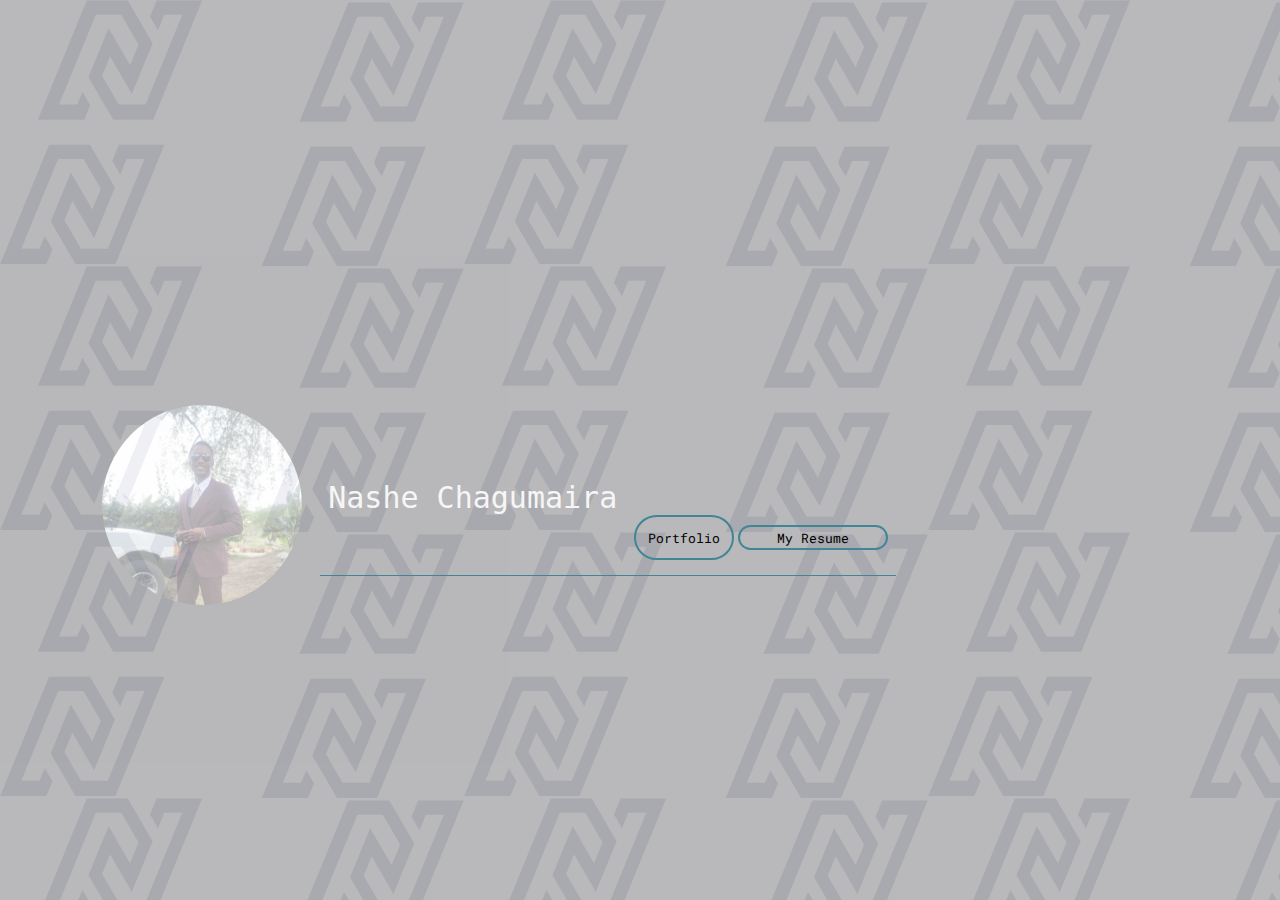
==== index.html @ 59698354 "Add files via upload" ====
<!DOCTYPE html>
<html>
    <head>
        <link rel="stylesheet" href="https://maxst.icons8.com/vue-static/landings/line-awesome/line-awesome/1.3.0/css/line-awesome.min.css">
        <link rel="preconnect" href="https://fonts.googleapis.com">
        <link rel="preconnect" href="https://fonts.gstatic.com" crossorigin>
        <link href="https://fonts.googleapis.com/css2?family=Titillium+Web:ital,wght@1,200&display=swap" rel="stylesheet">
        <link href="https://fonts.googleapis.com/css2?family=Indie+Flower&display=swap" rel="stylesheet">
        <link href="https://fonts.googleapis.com/css2?family=Chakra+Petch:ital,wght@1,700&family=Dosis:wght@700&family=Saira+Condensed:wght@600&display=swap" rel="stylesheet">
        <link href="https://fonts.googleapis.com/css2?family=Roboto+Mono:wght@100;400&display=swap" rel="stylesheet">
        <link href="https://fonts.googleapis.com/css2?family=Roboto+Mono:wght@100&display=swap" rel="stylesheet">
        <meta charset="utf-8">
        <meta http-equiv="X-UA-Compatible" content="IE=edge">
        <title></title>
        <meta name="description" content="">
        <meta name="viewport" content="width=device-width, initial-scale=1">
        <link rel="stylesheet" href="indexstyle.css">
    </head>

    <body>

  
     <div class="container">
         <img class="img" src="nashe.jpg" alt="my image">
     </div>
       <div class="menu">
           <p id="name">Nashe Chagumaira</p>
         <div class="flexbutton">
          <button class="button"><a href="#"><i class="las la-folder-open la-lg"></i></a>Portfolio</button>
          <button class="button2"><a href="home.html"><i class="las la-clipboard la-lg"></i></a>My Resume</button>
        </div>
        </div>
    </body>
</html>
---- indexstyle.css ----
.button{
    border:2px solid #408697;
    background-color: transparent;
    border-radius: 30px;
    width: 100px;
    font-family: 'Roboto Mono', monospace;
    height: 45px;

}

.button2{
    border:2px solid #408697;
    background-color: transparent;
    border-radius: 30px;
    width: 150px;
    height: 25px;
    font-family: 'Roboto Mono', monospace;

}
button:hover{
    border:2px solid #fefefe; 
    background-color: #408697;
    color: #f6f6f6;
}
i{
    color: #363538;
}

a{
    color: #363538;
    font-family: 'Poppins', sans-serif;
}
a{
    text-decoration: none;
}
body{
    color: #8d8c8a;
    background-image: url(N.png);
}

.container{
   position: absolute;
   top: 0%;
   right: 0%;
   bottom: 0%;
   left: 0%;
    border: none;
    background-color: #363538;
    opacity: 35%;
    
}

 .menu{

   width: 45%; 
    position: absolute;
    justify-content: space-around;
top: 50%;
left: 25%;
    top: 50%;
    display: flex;
    z-index: 1;
    top: 50%;
    padding-bottom: 30px;
    border-bottom: 1px solid #408697;
}

#name {
    color: #f6f6f6;
    font-family: monospace ;
    font-size: 30px;
}

.img{
    position: relative;
    top: 45%;
    left: 8%;
    width: 200px;
    height: 200px;
border-radius: 100px;
}

.menu > .name{
   
    font-family: 'Chakra Petch', sans-serif;
    font-size: 50px;
flex-grow: 5;
}

.menu > .flexbutton{
    position: relative;
    top: 65px;
}
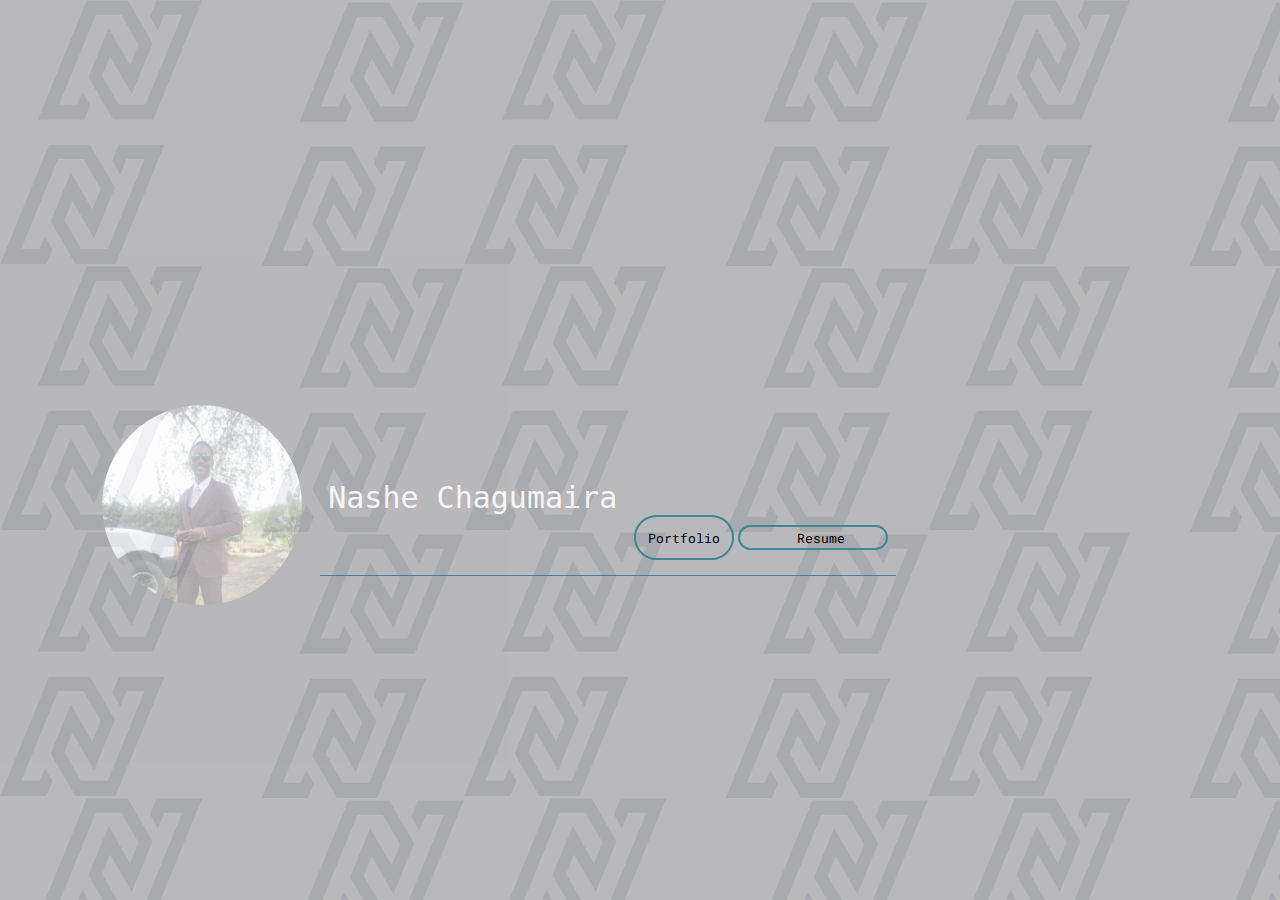
==== commit 815acf56: "Update index.html" ====
--- a/index.html
+++ b/index.html
@@ -11,7 +11,7 @@
         <link href="https://fonts.googleapis.com/css2?family=Roboto+Mono:wght@100&display=swap" rel="stylesheet">
         <meta charset="utf-8">
         <meta http-equiv="X-UA-Compatible" content="IE=edge">
-        <title></title>
+        <title>nxshe</title>
         <meta name="description" content="">
         <meta name="viewport" content="width=device-width, initial-scale=1">
         <link rel="stylesheet" href="indexstyle.css">
@@ -26,9 +26,9 @@
        <div class="menu">
            <p id="name">Nashe Chagumaira</p>
          <div class="flexbutton">
-          <button class="button"><a href="#"><i class="las la-folder-open la-lg"></i></a>Portfolio</button>
-          <button class="button2"><a href="home.html"><i class="las la-clipboard la-lg"></i></a>My Resume</button>
+          <button class="button"><a href="portfolio.html"><i class="las la-folder-open la-lg"></i></a>Portfolio</button>
+            <a href="nashe chagumaira.docx" target="_blank"><input type="button" class="button2" value="  Resume"></a>
         </div>
-        </div>
+        
     </body>
-</html>+</html>
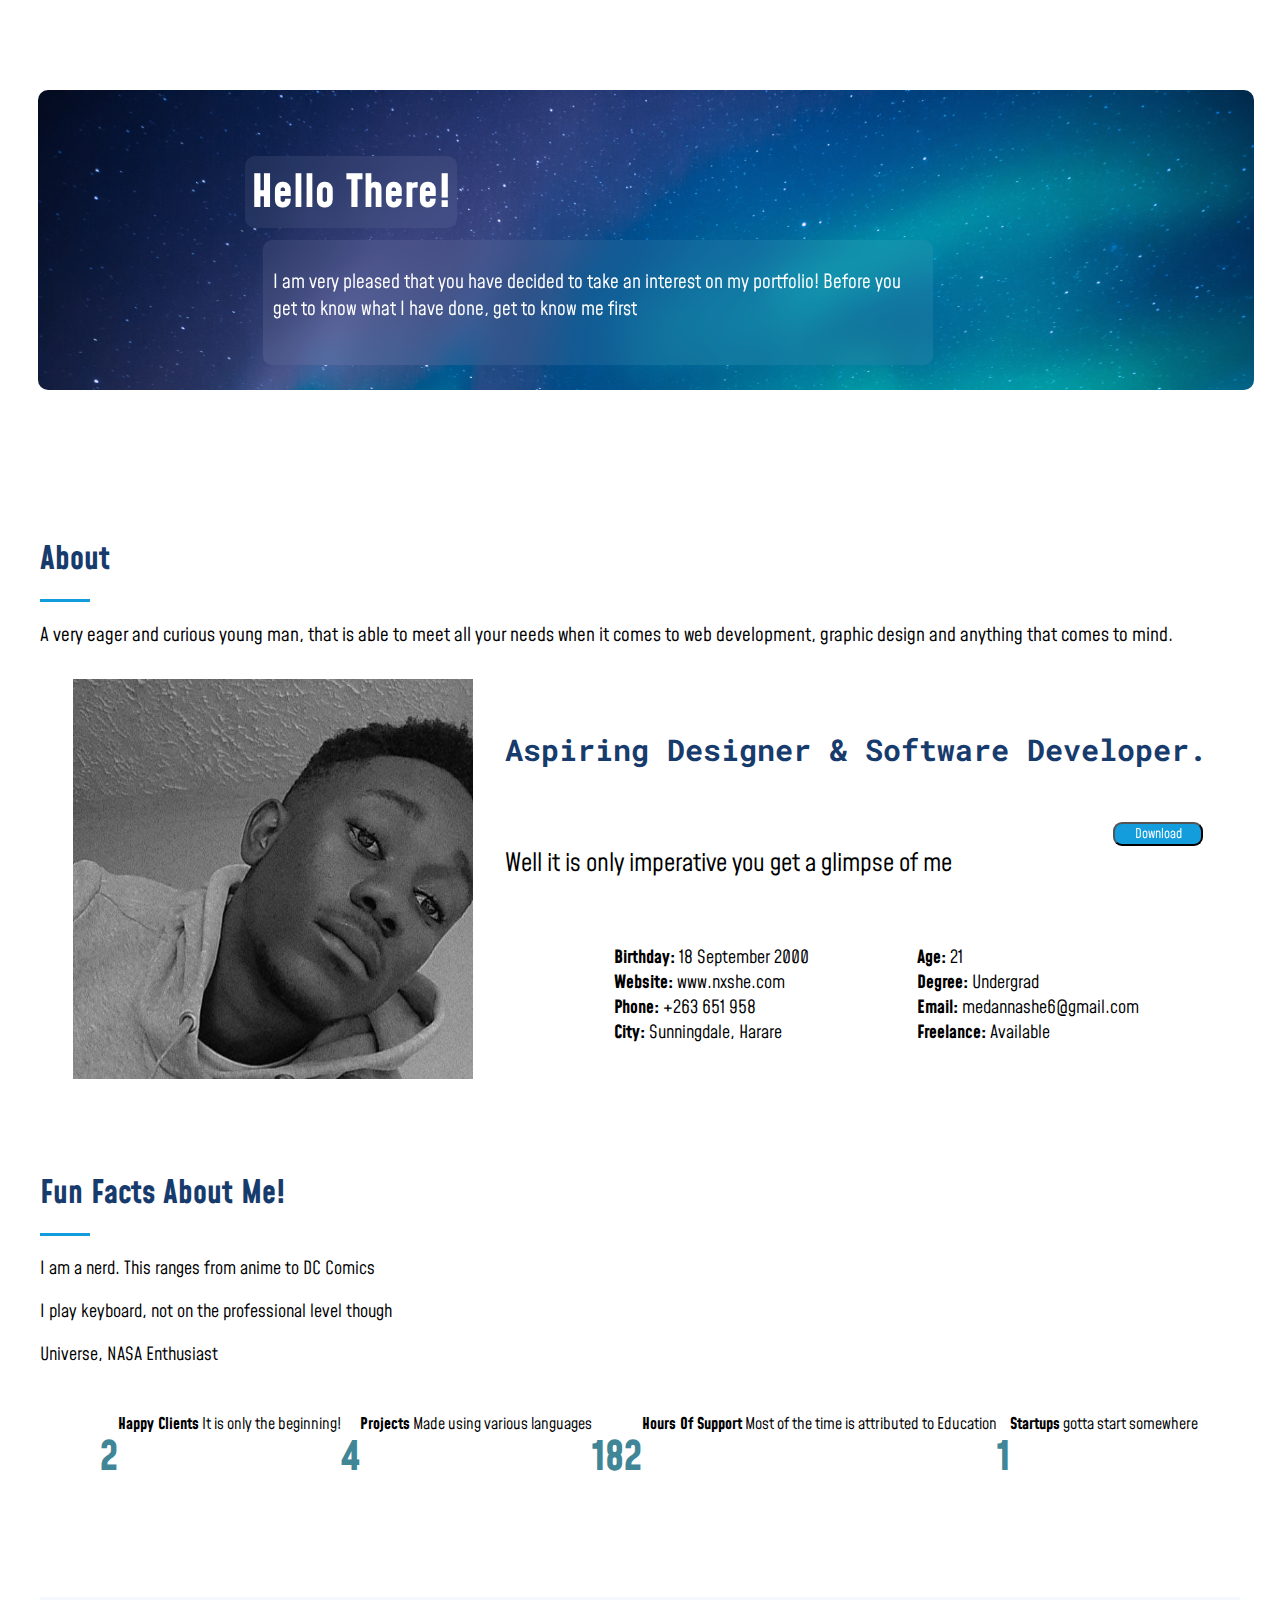
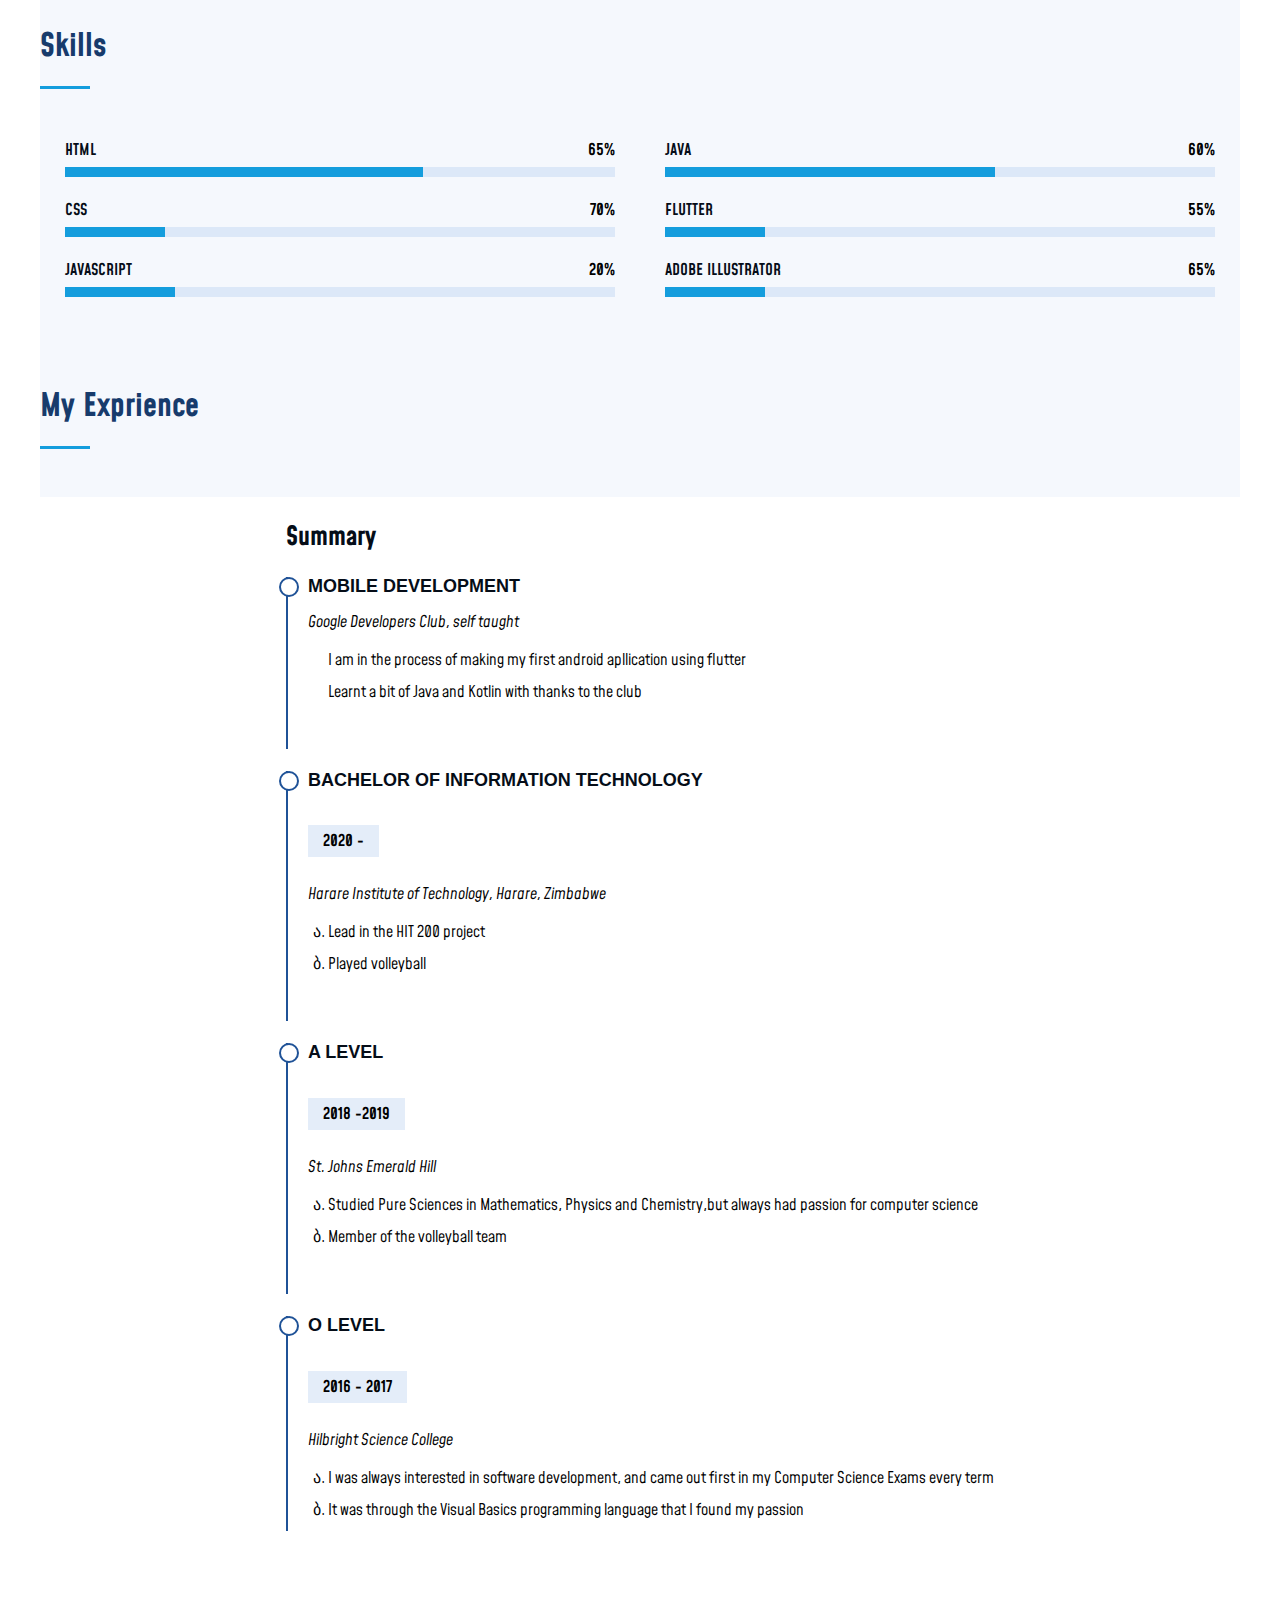
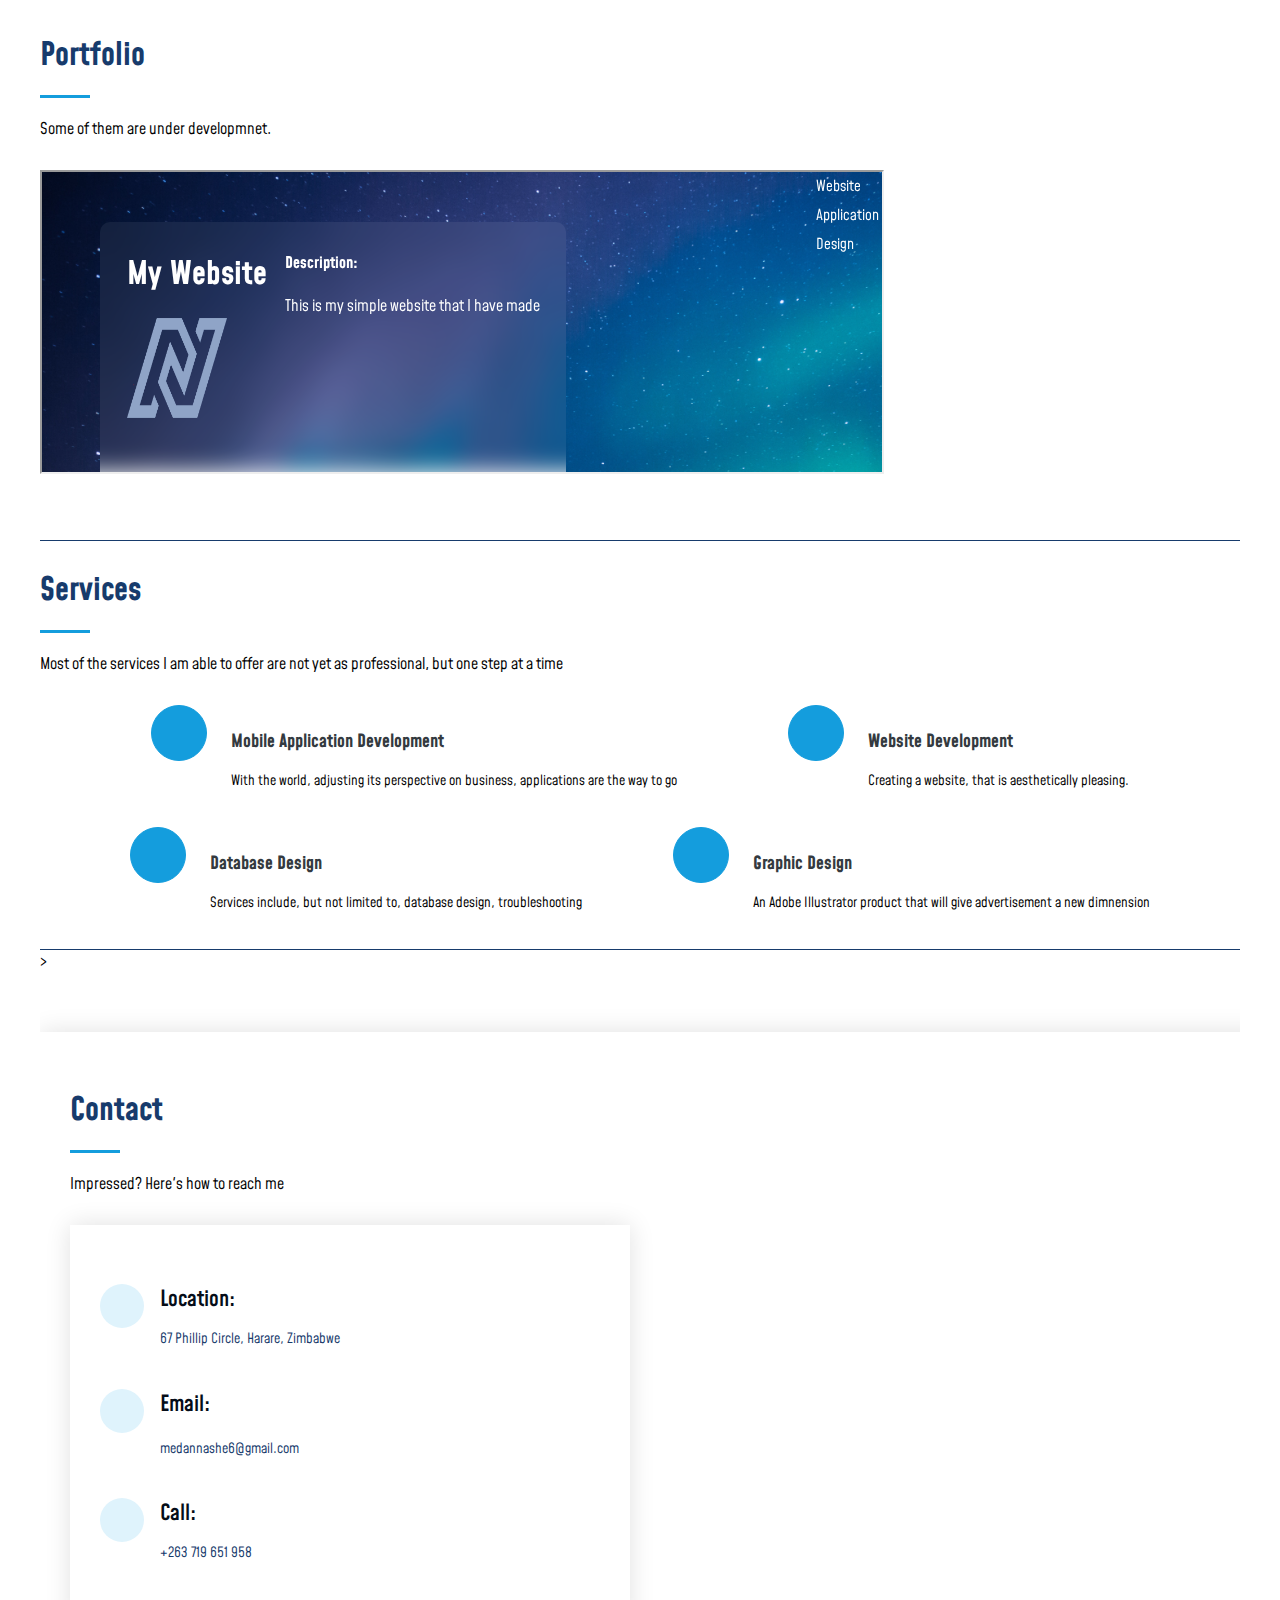
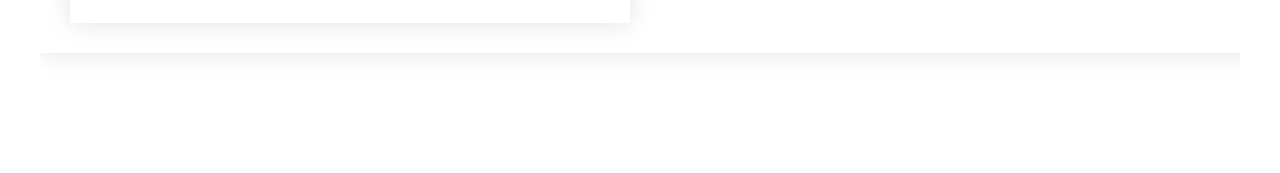
==== commit 6a273eb5: "Rename portfolio.html to index.html" ====
--- a/index.html
+++ b/index.html
@@ -1,34 +1,334 @@
 <!DOCTYPE html>
+
 <html>
     <head>
+        <meta charset="utf-8">
+        <meta http-equiv="X-UA-Compatible" content="IE=edge">
         <link rel="stylesheet" href="https://maxst.icons8.com/vue-static/landings/line-awesome/line-awesome/1.3.0/css/line-awesome.min.css">
         <link rel="preconnect" href="https://fonts.googleapis.com">
-        <link rel="preconnect" href="https://fonts.gstatic.com" crossorigin>
-        <link href="https://fonts.googleapis.com/css2?family=Titillium+Web:ital,wght@1,200&display=swap" rel="stylesheet">
-        <link href="https://fonts.googleapis.com/css2?family=Indie+Flower&display=swap" rel="stylesheet">
-        <link href="https://fonts.googleapis.com/css2?family=Chakra+Petch:ital,wght@1,700&family=Dosis:wght@700&family=Saira+Condensed:wght@600&display=swap" rel="stylesheet">
-        <link href="https://fonts.googleapis.com/css2?family=Roboto+Mono:wght@100;400&display=swap" rel="stylesheet">
-        <link href="https://fonts.googleapis.com/css2?family=Roboto+Mono:wght@100&display=swap" rel="stylesheet">
-        <meta charset="utf-8">
-        <meta http-equiv="X-UA-Compatible" content="IE=edge">
-        <title>nxshe</title>
+<link rel="preconnect" href="https://fonts.gstatic.com" crossorigin>
+<link href="https://fonts.googleapis.com/css2?family=Mohave&family=Roboto+Mono:wght@100;400&display=swap" rel="stylesheet">
+<link href="https://fonts.googleapis.com/css2?family=Mohave&family=Roboto+Mono:ital,wght@0,100;0,400;1,100&display=swap" rel="stylesheet">
+        <title>  My portfolio</title>
         <meta name="description" content="">
         <meta name="viewport" content="width=device-width, initial-scale=1">
-        <link rel="stylesheet" href="indexstyle.css">
+        <link rel="stylesheet" href="pindex.css">
     </head>
-
+  
     <body>
 
-  
-     <div class="container">
-         <img class="img" src="nashe.jpg" alt="my image">
+     <div class="social">
+       <div class="media">
+       
+            <a href="https://www.linkedin.com/search/results/all/?keywords=nashe%20chagumaira&origin=GLOBAL_SEARCH_HEADER&sid=k6u"><i class="lab la-linkedin-in la-2x"></i></a>
+            <a href="https://www.instagram.com/_nxshe4/"><i class="lab la-instagram la-2x"></i></a> 
+            <a href="#"><i class="lab la-facebook la-2x"></i></a>
+            <a href="https://github.com/Nxshe-116"><i class="lab la-github la-2x"></i></a>
+       </div>
      </div>
-       <div class="menu">
-           <p id="name">Nashe Chagumaira</p>
-         <div class="flexbutton">
-          <button class="button"><a href="portfolio.html"><i class="las la-folder-open la-lg"></i></a>Portfolio</button>
-            <a href="nashe chagumaira.docx" target="_blank"><input type="button" class="button2" value="  Resume"></a>
-        </div>
-        
+
+        <div class="introbg"> 
+
+         <h1 class="hello" >Hello There!</h1>
+          <div class="intro">
+           <br>
+        <p>I am very pleased that you have decided to take an interest on my portfolio! 
+         Before you get to know what I have done, get to know me first
+    </p>
+    </div>
+      
+      </div>  
+      <section id="about" class="about">
+        <div class="container">
+  
+          <div class="section-title">
+            <h2 class="abt">About</h2>
+            <p class="info">A very eager and curious young man, that is able to meet all your needs when it comes to web development, graphic design and anything that comes to mind.</p>
+          </div>
+  
+          <div class="row">
+            <div class="col4" data-aos="fade-right">
+              <img src="ME.jpg" class="img" alt="">
+            </div>
+            <div class="about-content">
+              <h3 class="titles">Aspiring Designer &amp; Software Developer.</h3>
+              <p class="eh">
+              Well it is only imperative you get a glimpse of me
+              </p>
+              <div class="row1">
+                <div class="col">
+                  <ul>
+                    <li><i id="ed" class="la la-chevron-right"></i> <strong>Birthday:</strong> <span>18 September 2000</span></li>
+                    <li><i id="ed" class="la la-chevron-right"></i> <strong>Website:</strong> <span>www.nxshe.com</span></li>
+                    <li><i id="ed" class="la la-chevron-right"></i> <strong>Phone:</strong> <span>+263 651 958</span></li>
+                    <li><i id="ed" class="la la-chevron-right"></i> <strong>City:</strong> <span>Sunningdale, Harare</span></li>
+                  </ul>
+                </div>
+                <div class="col">
+                  <ul>
+                    <li><i id="ed" class="la la-chevron-right"></i> <strong>Age:</strong> <span>21</span></li>
+                    <li><i id="ed" class="la la-chevron-right"></i> <strong>Degree:</strong> <span>Undergrad</span></li>
+                    <li><i id="ed" class="la la-chevron-right"></i> <strong>Email:</strong> <span>medannashe6@gmail.com</span></li>
+                    <li><i id="ed" class="la la-chevron-right"></i> <strong>Freelance:</strong> <span>Available</span></li>
+                  </ul>
+                </div>
+              </div>
+            
+            </div>
+          </div>
+          <!--End of about-->
+
+          <section id="facts" class="facts">
+            <div class="container">
+      
+              <div class="section-title">
+                <h2 class="abt">Fun Facts About Me!</h2>
+                <p class="ff">I am a nerd. This ranges from anime to DC Comics</p>
+                <p class="ff">I play keyboard, not on the professional level though</p>
+                <p class="ff">Universe, NASA Enthusiast</p>
+              </div>
+      
+              <div class="information1">
+      
+                <div>
+                  <div class="count-box">
+                    <h2 class="fig"><i class="lar la-grin-beam"></i>  2</h2>
+ 
+                    <p><strong>Happy Clients</strong> It is only the beginning!</p>
+                  </div>
+                </div>
+
+                <div>
+                  <div class="count-box">
+                    <h2 class="fig"><i class="las la-tasks"></i> 4</h2>
+                    
+                    <p><strong>Projects</strong> Made using various languages</p>
+                  </div>
+                </div>
+      
+                <div>
+                  <div class="count-box">
+                     <h2 class="fig"><i class="las la-headset"></i>182</h2>
+              <p><strong>Hours Of Support</strong> Most of the time is attributed to Education</p>
+                  </div>
+                </div>
+      
+                <div >
+                  <div class="count-box">
+                     <h2 class="fig"><i class="lar la-user-circle "></i> 1</h2>
+                  
+                    <p><strong>Startups</strong> gotta start somewhere</p>
+                  </div>
+                </div>
+      
+              
+      </div>
+            </div>
+            <!--End of Facts-->
+
+            <section id="skills" class="skills section-bg">
+              <div class="section-title">
+                  <h2 class="abt">Skills</h2>
+                </div>
+                <div class="container1">
+                      
+        
+                <div class="row-skills-content">
+        
+                  <div class="col5">
+        
+                    <div class="progress">
+                      <span class="skill">HTML <i class="val">65%</i></span>
+                      <div class="progress-bar-wrap">
+                        <div id="HTML" class="progress-bar"></div>
+                      </div>
+                    </div>
+        
+                    <div class="progress">
+                      <span class="skill">CSS <i class="val">70%</i></span>
+                      <div class="progress-bar-wrap">
+                        <div id="css" class="progress-bar"></div>
+                      </div>
+                    </div>
+        
+                    <div class="progress">
+                      <span class="skill">JavaScript <i class="val">20%</i></span>
+                      <div class="progress-bar-wrap">
+                        <div id="JS" class="progress-bar"></div>
+                      </div>
+                    </div>
+        
+                  </div>
+        
+                  <div class="col6">
+        
+                    <div class="progress">
+                      <span class="skill">Java <i class="val">60%</i></span>
+                      <div class="progress-bar-wrap">
+                        <div id="java" class="progress-bar"></div>
+                      </div>
+                    </div>
+        
+                    <div class="progress">
+                      <span class="skill">Flutter <i class="val">55%</i></span>
+                      <div class="progress-bar-wrap">
+                        <div class="progress-bar"></div>
+                      </div>
+                    </div>
+        
+                    <div class="progress">
+                      <span class="skill">Adobe Illustrator <i class="val">65%</i></span>
+                      <div class="progress-bar-wrap">
+                        <div class="progress-bar"></div>
+                      </div>
+                    </div>
+        
+                  </div>
+        
+                </div>
+        
+              </div>
+            </section>
+
+            <section id="Edbg" class="Edbg">
+              <div class="container">
+        
+                <div class="section-title">
+                  <h2 class="abt">My Exprience</h2>
+                </div>
+        
+                <div class="row">
+                  <div>
+                    <h3 class="Edbg-title">Summary</h3>
+                    <div class="Edbg-item">
+                      <h4> Mobile Development</h4>
+                      <p><em>Google Developers Club, self taught</em></p>
+                      <ul>
+                        <li>I am in the process of making my first android apllication using flutter</li>
+                        <li> Learnt a bit of Java and Kotlin with thanks to the club</li>
+                        
+                      </ul>
+                    </div>
+
+                    <div class="Edbg-item">
+                      <h4>Bachelor of Information Technology</h4>
+                      <h5>2020 - </h5>
+                      <p><em>Harare Institute of Technology, Harare, Zimbabwe</em></p>
+                      <ul>
+                        <li class="bg">Lead in the HIT 200 project</li>
+                        <li class="bg">Played volleyball</li>
+                    </div>
+                    <div class="Edbg-item">
+                      <h4>A level</h4>
+                      <h5>2018 -2019 </h5>
+                      <p><em>St. Johns Emerald Hill</em></p>
+                      <ul>
+                        <li class="bg">Studied Pure Sciences in Mathematics, Physics and Chemistry,but always had passion for computer science</li>
+                        <li class="bg">Member of the volleyball team</li>
+                      
+                    </div>
+
+
+                    <div class="Edbg-item">
+                      <h4>O level</h4>
+                      <h5>2016 - 2017 </h5>
+                      <p><em>Hilbright Science College</em></p>
+                      <ul>
+                        <li class="bg" >I was always interested in software development, and came out first in my Computer Science Exams every term</li>
+                        <li class="bg"> It was through the Visual Basics programming language that I found my passion</li>
+                    </div>
+                      </div>
+                  </div>
+                 
+              </div>
+            </section>
+              
+            <div class="section-title">
+              <h2>Portfolio</h2>
+              <p>Some of them are under developmnet.</p>
+      </div>
+      <iframe scrolling="no"  src="simple.html" width="70%" height="300" >
+      </iframe>
+    
+      
+      <section id="services" class="services">
+        <div class="servicecontainer">
+  
+          <div class="section-title">
+            <h2 class="abt">Services</h2>
+            <p> Most of the services I am able to offer are not yet as professional, but one step at a time</p> </div>
+  
+          <div class="row">
+            <div class="icon-box">
+              <div class="icon"><i class="la la-mobile phone"></i></div>
+              <h4 class="title"><a href="">Mobile Application Development</a></h4>
+              <p class="description">With the world, adjusting its perspective on business, applications are the way to go</p>
+            </div>
+            <div class="icon-box">
+              <div class="icon"><i class="las la-desktop"></i></div>
+              <h4 class="title"><a href="">Website Development</a></h4>
+              <p class="description">Creating a website, that is aesthetically pleasing.</p>
+            </div>
+           
+</div>
+<div class="row">
+  <div class="icon-box">
+    <div class="icon"><i class="las la-database"></i></div>
+    <h4 class="title"><a href="">Database Design</a></h4>
+    <p class="description">Services include, but not limited to, database design, troubleshooting</p>
+  </div>
+  <div class="icon-box">
+    <div class="icon"><i class="lab la-adobe"></i></div>
+    <h4 class="title"><a href="">Graphic Design</a></h4>
+    <p class="description">An Adobe Illustrator product that will give advertisement a new dimnension</p>
+  </div>
+
+  </div>
+  </div>>
+</section>
+
+<section id="contact" class="contact">
+  <div class="container">
+
+    <div class="section-title">
+      <h2>Contact</h2>
+      <p>Impressed? Here's how to reach me</p>
+    </div>
+
+    <div class="card-row">
+
+      <div class="col7">
+        <div class="info">
+          <div class="address">
+            <i class="lar la-map"></i>
+            <h4>Location:</h4>
+            <p>67 Phillip Circle, Harare, Zimbabwe</p>
+          </div>
+
+          <div class="email">
+            <i class="la la-envelope"></i>
+            <h4>Email:</h4>
+            <p>medannashe6@gmail.com</p>
+          </div>
+
+          <div class="phone">
+            <i class="la la-phone"></i>
+            <h4>Call:</h4>
+            <p>+263 719 651 958</p>
+          </div>
+
+         </div>
+
+      </div>
+
+     
+    </div>
+
+  </div>
+</section>
+ 
+<div class="download">
+  <a href="Nashe Chagumaira_IT_2022.pdf" target="_blank"><input type="button" class="button" value="Download"><i class="las la-download"></i></a>
+</div>
     </body>
 </html>
--- a/pindex.css
+++ b/pindex.css
@@ -0,0 +1,493 @@
+*{
+  font-family: 'Mohave', sans-serif;
+ 
+}
+body{
+  margin: 2%;
+  display: flex;
+  justify-content: center;
+}
+i{
+    color: #000;
+}
+.eh{
+    font-family: 'Mohave', sans-serif; 
+    font-size: 25px;
+}
+
+.introbg{
+    background-image: url(picture.jpg);
+    display: flex;
+background-size: cover ;
+background-repeat: no-repeat;
+    position: absolute;
+    height: 300px;
+   top: 10%;
+    width: 95%;
+    border-radius: 10px;
+left: 3%;
+right: 5%;
+}
+
+a{
+    color: #000;
+    text-decoration: none;
+}
+.social{
+    position: absolute;
+    top:2%;
+    right: 5%;
+    height: 40px;
+    display: flex;
+    justify-content: space-around;
+    border-bottom: 1px solid #408697;
+    
+}
+.media{
+    display: flex;
+    justify-content: space-evenly;
+}
+.intro{
+background-color: #ffffff10;
+backdrop-filter: blur(12px);
+display: flex;
+position: relative;
+color: white;
+font-family: 'Mohave', sans-serif;
+font-size: larger;
+height: 35%;
+padding: 10px;
+width: 650px;
+-webkit-backdrop-filter: blur(12px);
+top: 50%;
+left:1%;
+border-radius: 9px;
+}
+
+.hello{
+    background-color: #ffffff10;
+backdrop-filter: blur(12px);
+border-radius: 10px;
+-webkit-backdrop-filter: blur(12px);
+height: 60px;
+padding: .5%;
+top: 12%;
+    left:17%;
+    position: relative;
+    color: white; 
+    font-size: 45px;
+    font-family: 'Mohave', sans-serif; 
+}
+
+.About{
+    display: flex;
+    position: absolute;
+    top: 75%;
+    left: 35%;
+    padding: 10px,10px,10px,10px;
+    border: 1PX solid #408697;
+    border-radius: 9px;
+display: block;
+}
+
+.about .content h3 {
+    font-weight: 700;
+    font-size: 26px;
+    color: #173b6c;
+  }
+  .about .content ul {
+    list-style: none;
+    padding: 0;
+  }
+  .about .content ul li {
+    margin-bottom: 20px;
+    display: flex;
+    align-items: center;
+  }
+  .about .content ul strong {
+    margin-right: 10px;
+  }
+  .about .content ul i {
+    font-size: 16px;
+    margin-right: 5px;
+    color: #149ddd;
+    line-height: 0;
+  }
+  .about .content p:last-child {
+    margin-bottom: 0;
+  }
+  
+  section {
+    padding: 60px 0;
+    overflow: hidden;
+  }
+  
+  .section-bg {
+    background: #f5f8fd;
+  }
+  
+  .section-title {
+    padding-bottom: 30px;
+  }
+  .section-title h2 {
+    font-size: 32px;
+    font-weight: bold;
+    margin-bottom: 20px;
+    padding-bottom: 20px;
+    position: relative;
+    color: #173b6c;
+  }
+  .section-title h2::after {
+    content: "";
+    position: absolute;
+    display: block;
+    width: 50px;
+    height: 3px;
+    background: #149ddd;
+    bottom: 0;
+    left: 0;
+  }
+  .section-title p {
+    margin-bottom: 0;
+  }
+
+  #about{
+      display: flex;
+      position: absolute;
+      top: 50%;
+  }
+
+  .img{
+      height: 400px;
+      width: 400px;
+  }
+
+  .about-content{
+      display: flex;
+      flex-direction: column;
+      justify-content: space-evenly;
+    
+  }
+ 
+  .row, .row1{
+    display: flex;
+    flex-direction: row;
+    justify-content: space-evenly;
+  }
+
+  .li, ul{
+list-style: none;
+  }
+
+.col, .ff{
+    font-family: 'Mohave', sans-serif; 
+font-size: large;
+  }
+
+.titles{
+    font-size: 30px;
+    font-family: 'Roboto Mono', monospace;
+color: #173b6c;
+}
+
+#ed{
+    color: #149ddd;
+}
+
+.abt{
+    font-family: 'Mohave', sans-serif; 
+    
+}
+
+.information1{
+    display: flex;
+    justify-content: space-between;
+    font-family: 'Mohave', sans-serif; 
+    position: absolute;
+    flex-direction: row;
+    left: 5%;
+ 
+}
+
+.fig{
+    font-size: 40px;
+    color: #408697 ;
+}
+
+.count-box{
+    display: flex;
+    justify-content: space-around;
+    flex-direction: row;
+}
+
+#skills{
+    display: flex;
+    position: relative;
+    flex-direction: column;
+    top: 200px;
+    width: 1200px;
+    height: 500px;
+    padding: 0px;
+}
+
+.skills .progress {
+    height: 60px;
+    display: block;
+    background: none;
+    border-radius: 0;
+  }
+  .skills .progress .skill {
+    padding: 0;
+    margin: 0 0 6px 0;
+    text-transform: uppercase;
+    display: block;
+    font-weight: 600;
+    font-family: 'Mohave', sans-serif; 
+    color: #050d18;
+  }
+  .skills .progress .skill .val {
+    float: right;
+    font-style: normal;
+  }
+  .skills .progress-bar-wrap {
+    background: #dce8f8;
+    height: 10px;
+    width: 550px;
+  }
+  .skills .progress-bar {
+    width: 100px;
+    height: 10px;
+    transition: 0.9s;
+    background-color: #149ddd;
+
+  }
+  
+  .row-skills-content{
+      display: flex;
+      flex-direction: row;
+      justify-content: space-around;
+  }
+
+  .info{
+    font-family: 'Mohave', sans-serif; 
+    font-size: 19px;
+  }
+
+  .container1{
+      display: flex;
+      flex-direction: column;
+  }
+
+  #HTML{width: 65%;}
+  #CSS{width: 70%;}
+  #JS{width: 20%;}
+  #java{width: 60%;}
+  #flutter{width: 55%;}
+  #ai{width: 65%;}
+
+
+  .Edbg .Edbg-title {
+    font-size: 26px;
+    font-weight: 700;
+    margin-top: 20px;
+    margin-bottom: 20px;
+    color: #050d18;
+  }
+  .Edbg .Edbg-item {
+    padding: 0 0 20px 20px;
+    margin-top: -2px;
+    border-left: 2px solid #1f5297;
+    position: relative;
+  }
+  .Edbg .Edbg-item h4 {
+    line-height: 18px;
+    font-size: 18px;
+    font-weight: 600;
+    text-transform: uppercase;
+    font-family: "Poppins", sans-serif;
+    color: #050d18;
+    margin-bottom: 10px;
+  }
+  .Edbg .Edbg-item h5 {
+    font-size: 16px;
+    background: #e4edf9;
+    padding: 5px 15px;
+    display: inline-block;
+    font-weight: 600;
+    margin-bottom: 10px;
+  }
+  .Edbg .Edbg-item ul {
+    padding-left: 20px;
+  }
+  .Edbg .Edbg-item ul li {
+    padding-bottom: 10px;
+  }
+  .Edbg .Edbg-item:last-child {
+    padding-bottom: 0;
+  }
+  .Edbg .Edbg-item::before {
+    content: "";
+    position: absolute;
+    width: 16px;
+    height: 16px;
+    border-radius: 50px;
+    left: -9px;
+    top: 0;
+    background: #fff;
+    border: 2px solid #1f5297;
+  }
+  .bg{
+    list-style-type: georgian;
+  }
+
+
+  .parent-container{
+    display: flex;
+    height:5000px;
+    width: 90%;
+    border: 1px solid #000; 
+   justify-content: flex-start;
+   justify-self: auto;
+   right: 0px;
+   
+  }
+  .services .icon-box {
+    margin-bottom: 20px;
+  }
+  .services .icon {
+    float: left;
+    display: flex;
+    align-items: center;
+    justify-content: center;
+    width: 54px;
+    height: 54px;
+    background: #149ddd;
+    border-radius: 50%;
+    transition: 0.5s;
+    border: 1px solid #149ddd;
+  }
+  .services .icon i {
+    color: #fff;
+    font-size: 24px;
+    line-height: 0;
+  }
+  .services .icon-box:hover .icon {
+    background: #fff;
+  }
+  .services .icon-box:hover .icon i {
+    color: #149ddd;
+  }
+  .services .title {
+    margin-left: 80px;
+    font-weight: 700;
+    margin-bottom: 15px;
+    font-size: 18px;
+  }
+  .services .title a {
+    color: #343a40;
+  }
+  .services .title a:hover {
+    color: #149ddd;
+  }
+  .services .description {
+    margin-left: 80px;
+    line-height: 24px;
+    font-size: 14px;
+  }
+
+  iframe{
+    left: 50%;
+  }
+  .servicecontainer{
+    border-top:1px solid #173b6c;
+    border-bottom: 1px solid #173b6c ;
+    display: flex;
+    flex-direction: column;
+    justify-content: flex-start;
+  }
+  .contact {
+    padding-bottom: 130px;
+  }
+  .contact .info {
+    padding: 30px;
+    background: #fff;
+    width: 100%;
+    box-shadow: 0 0 24px 0 rgba(0, 0, 0, 0.12);
+  }
+  .contact .info i {
+    font-size: 20px;
+    color: #149ddd;
+    float: left;
+    width: 44px;
+    height: 44px;
+    background: #dff3fc;
+    display: flex;
+    justify-content: center;
+    align-items: center;
+    border-radius: 50px;
+    transition: all 0.3s ease-in-out;
+  }
+  .contact .info h4 {
+    padding: 0 0 0 60px;
+    font-size: 22px;
+    font-weight: 600;
+    margin-bottom: 5px;
+    color: #050d18;
+  }
+  .contact .info p {
+    padding: 0 0 10px 60px;
+    margin-bottom: 20px;
+    font-size: 14px;
+    color: #173b6c;
+  }
+  .contact .info .email p {
+    padding-top: 5px;
+  }
+  .contact .info .social-links {
+    padding-left: 60px;
+  }
+  .contact .info .social-links a {
+    font-size: 18px;
+    display: inline-block;
+    background: #333;
+    color: #fff;
+    line-height: 1;
+    padding: 8px 0;
+    border-radius: 50%;
+    text-align: center;
+    width: 36px;
+    height: 36px;
+    transition: 0.3s;
+    margin-right: 10px;
+  }
+  .contact .info .social-links a:hover {
+    background: #149ddd;
+    color: #fff;
+  }
+  .contact .info .email:hover i, .contact .info .address:hover i, .contact .info .phone:hover i {
+    background: #149ddd;
+    color: #fff;
+  }
+  .contact {
+    width: 100%;
+    padding: 30px;
+    background: #fff;
+    box-shadow: 0 0 24px 0 rgba(0, 0, 0, 0.12);
+  }
+  .contact .form-group {
+    padding-bottom: 8px;
+  }
+  
+  .card-row{
+    width: 500px;
+  }
+
+  .button,.download{
+    position: fixed;
+    bottom: 6%;
+    right: 6%;
+    width: 90px;
+    color: #fff;
+    background-color: #149ddd;
+    border-radius: 9px;
+  }
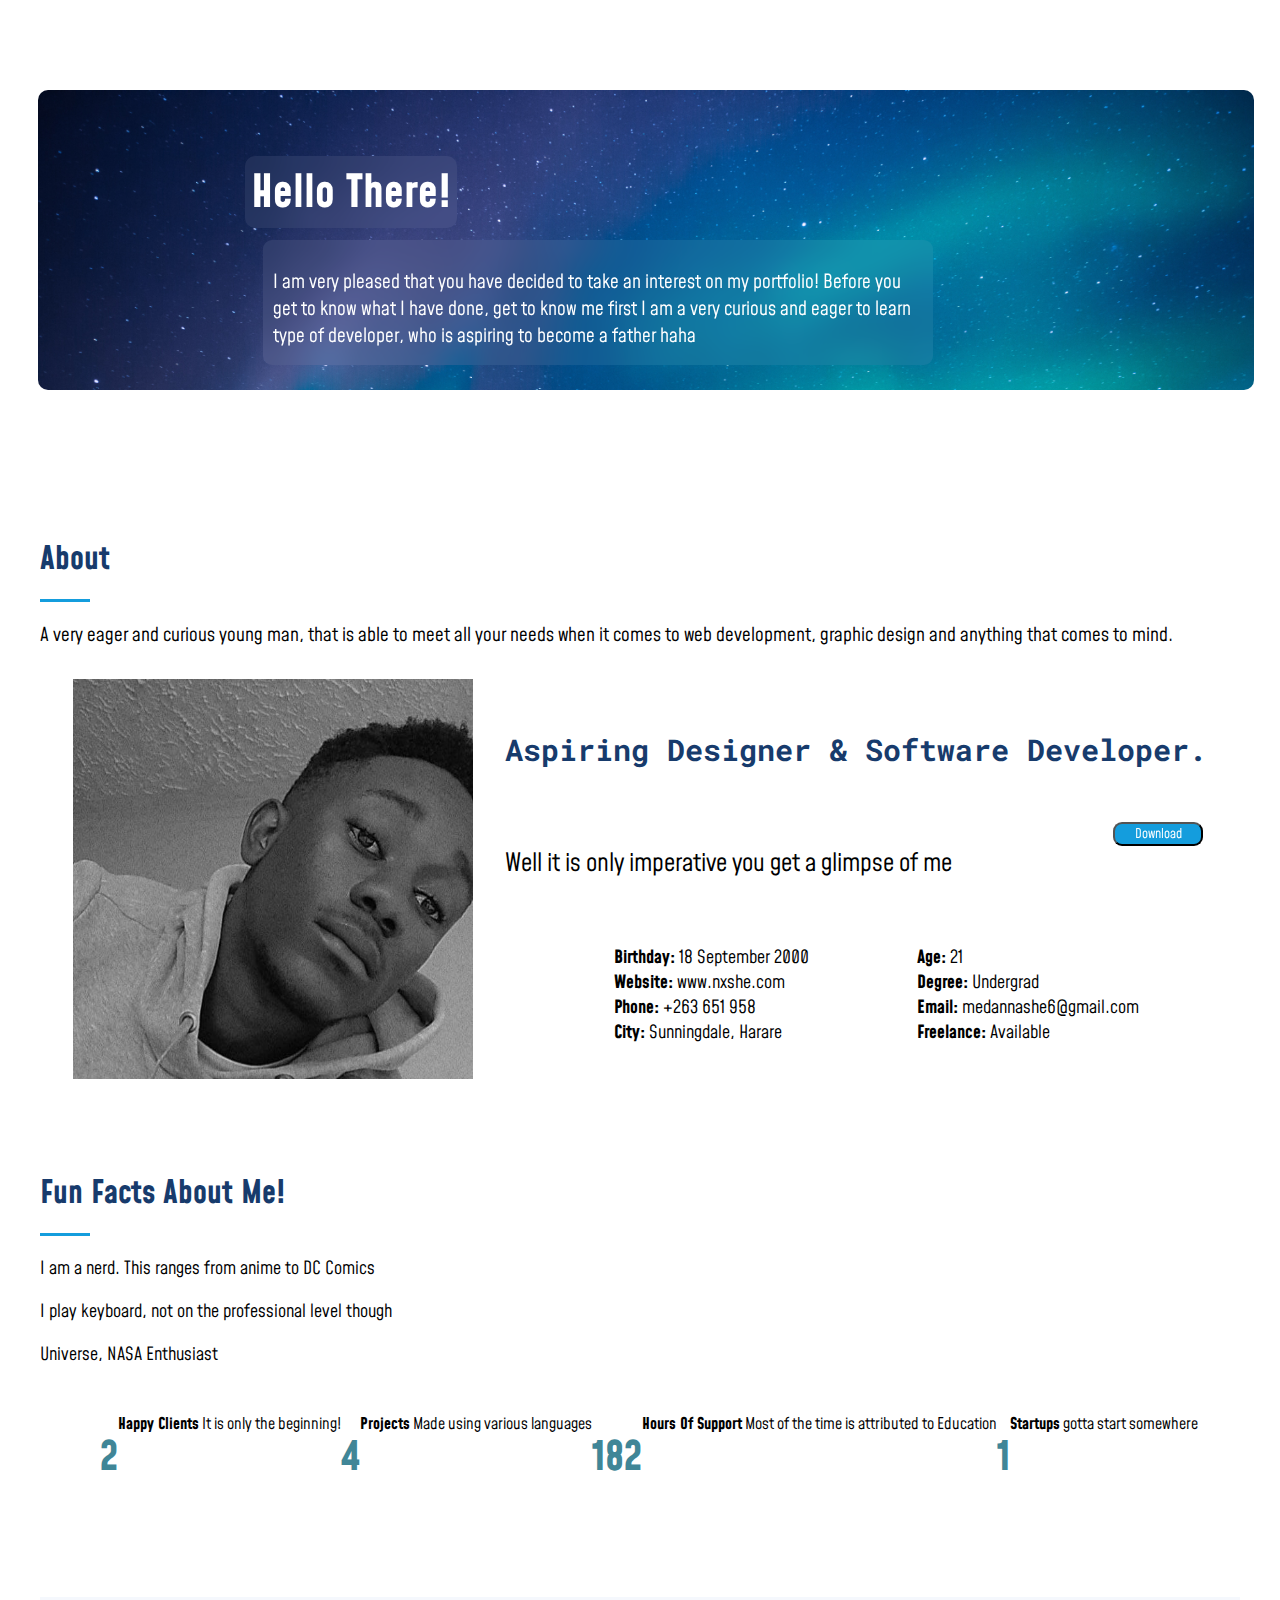
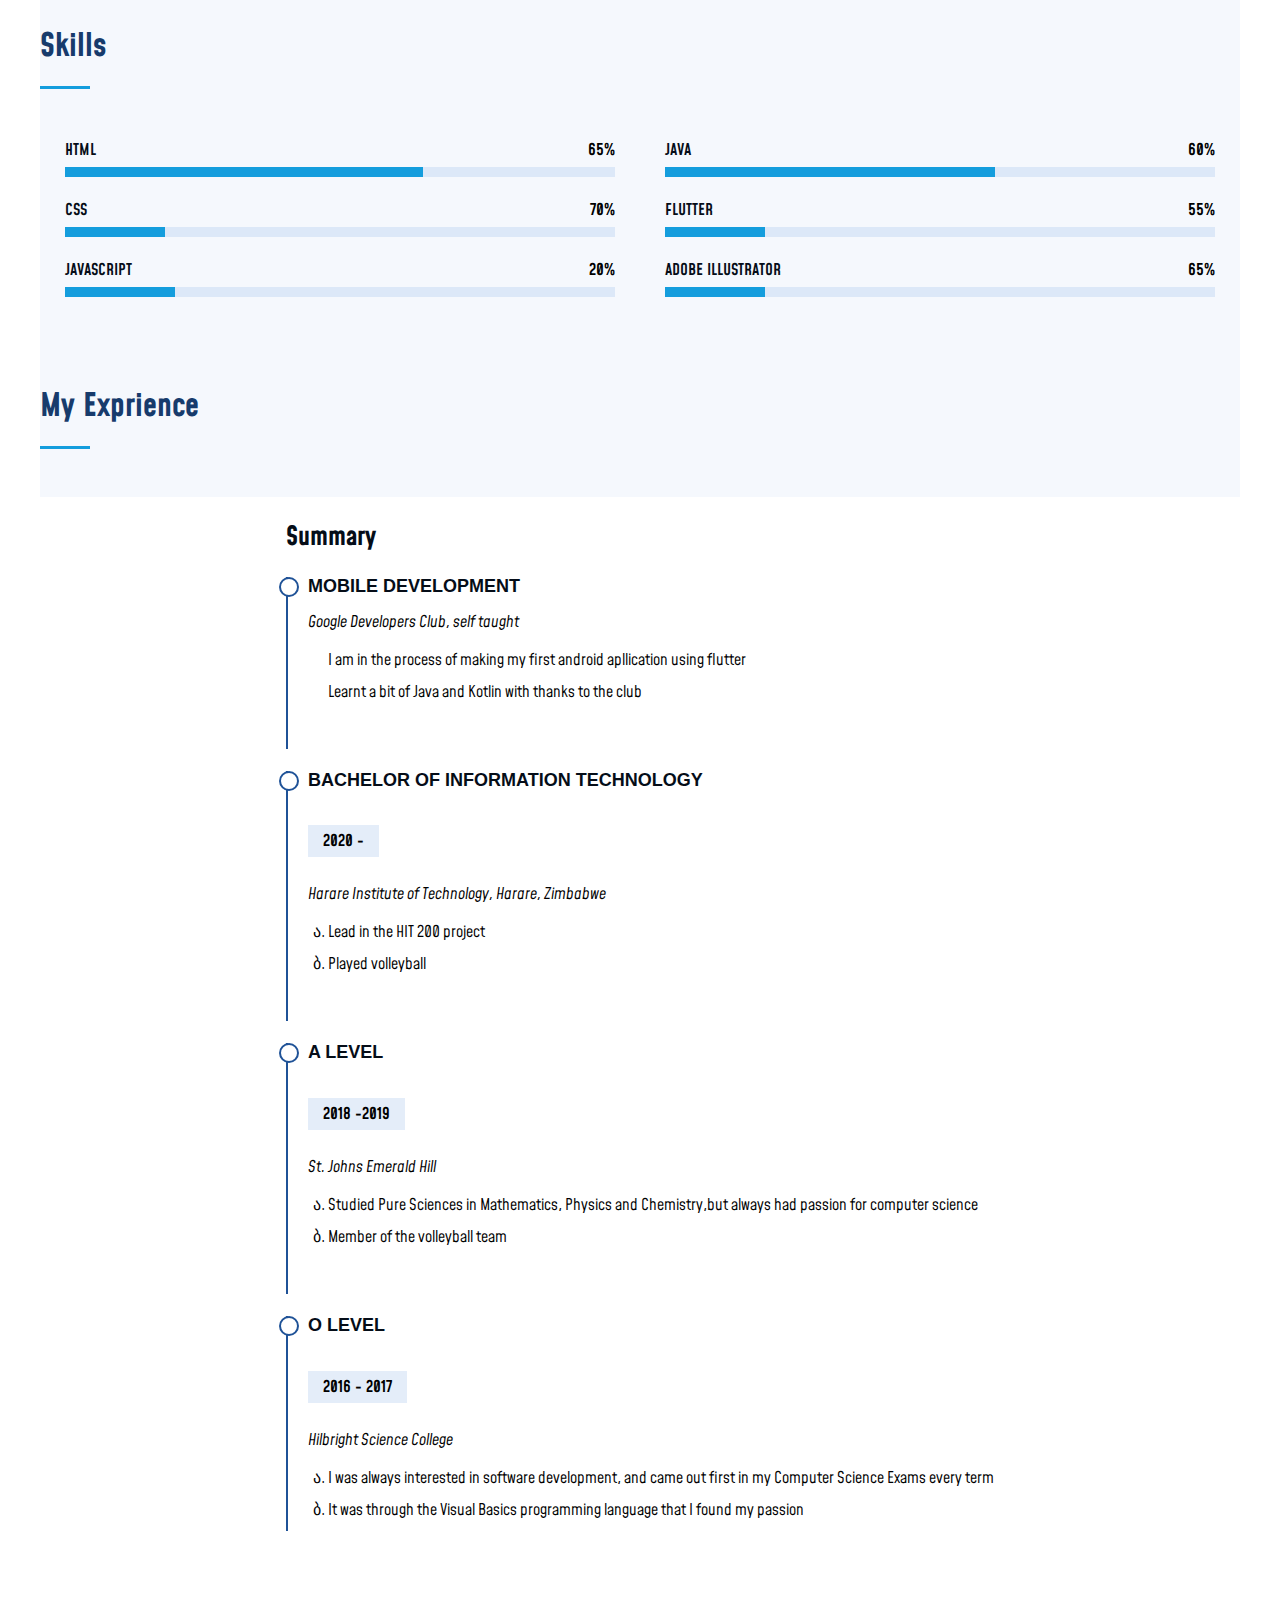
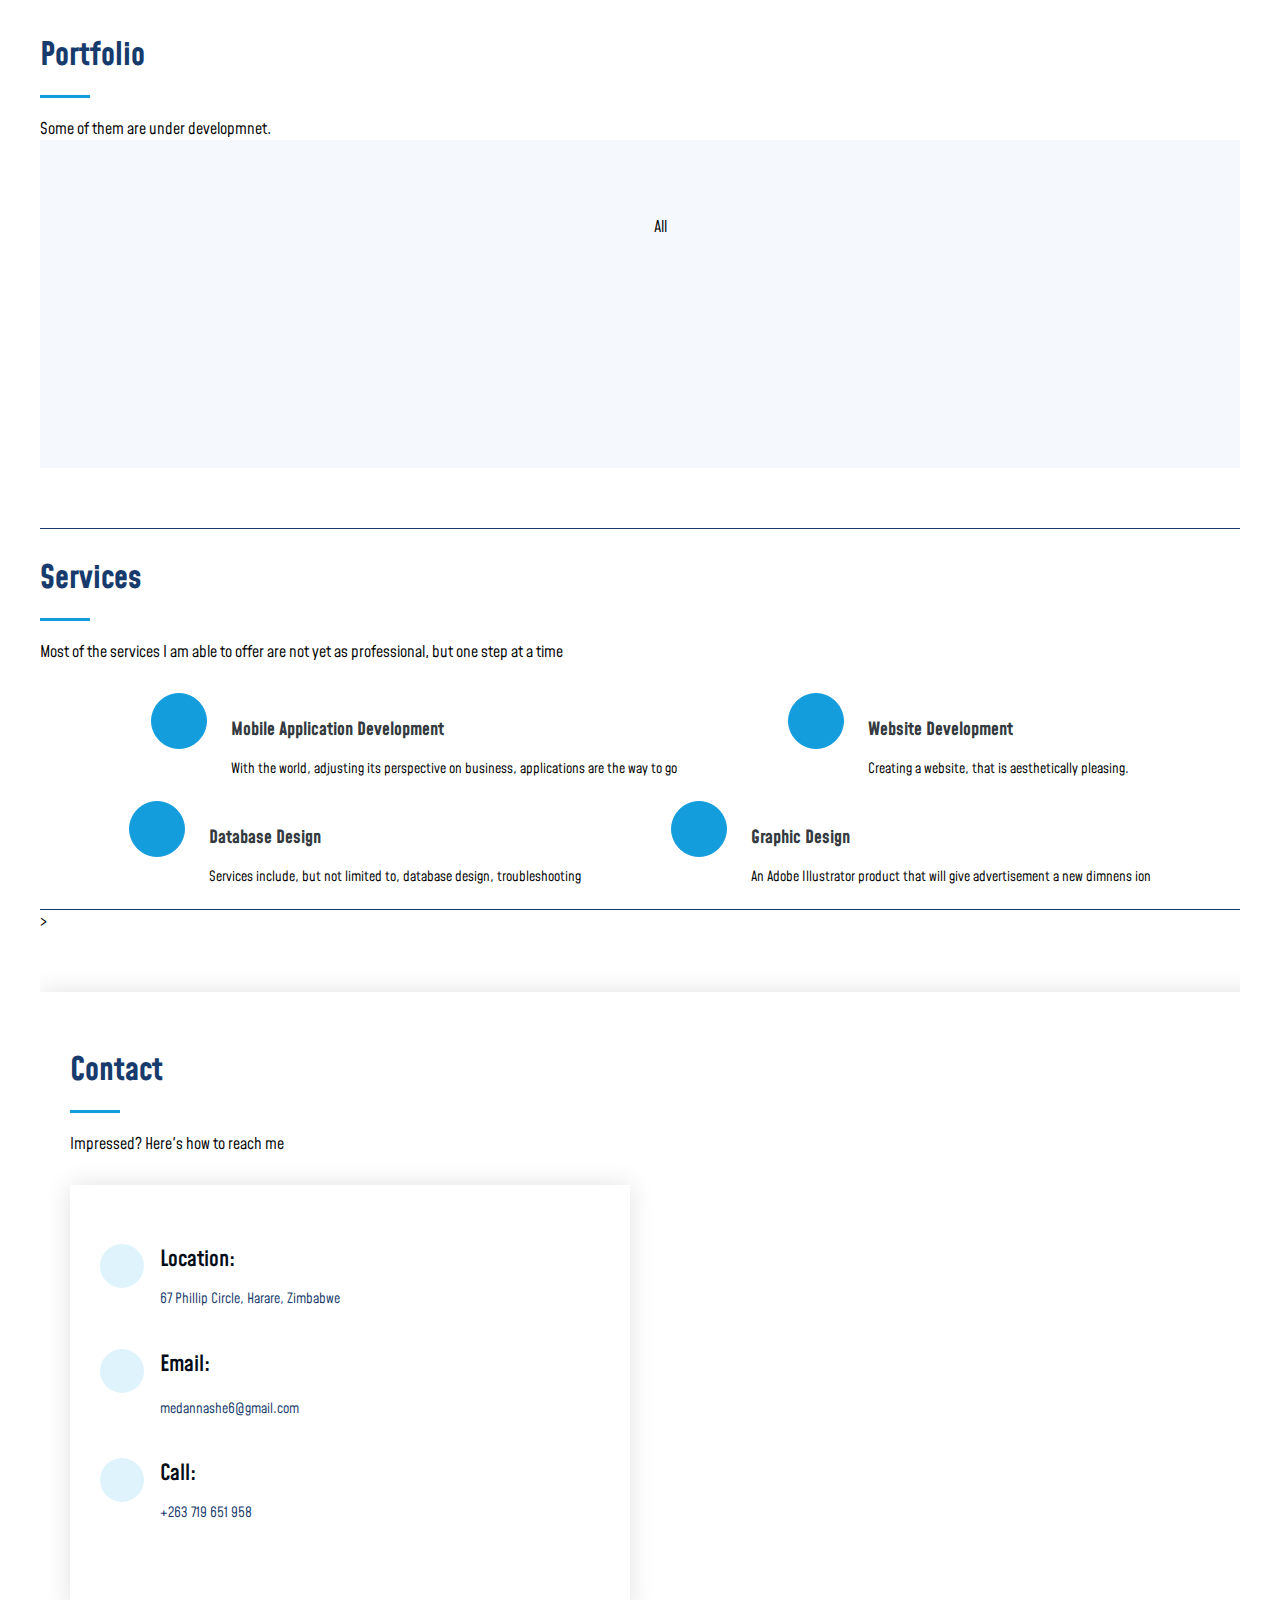
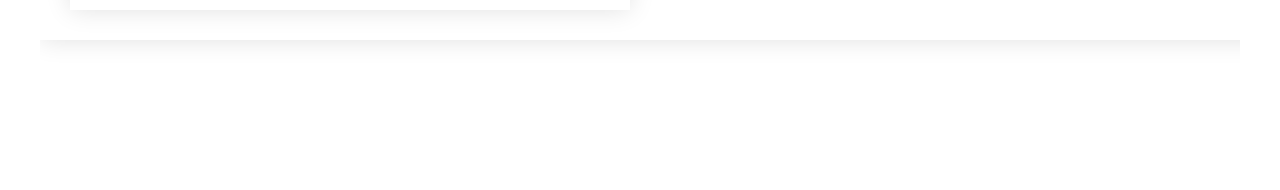
==== commit 4be6a626: "Update index.html" ====
--- a/index.html
+++ b/index.html
@@ -1,334 +1,434 @@
 <!DOCTYPE html>
 
 <html>
-    <head>
-        <meta charset="utf-8">
-        <meta http-equiv="X-UA-Compatible" content="IE=edge">
-        <link rel="stylesheet" href="https://maxst.icons8.com/vue-static/landings/line-awesome/line-awesome/1.3.0/css/line-awesome.min.css">
-        <link rel="preconnect" href="https://fonts.googleapis.com">
-<link rel="preconnect" href="https://fonts.gstatic.com" crossorigin>
-<link href="https://fonts.googleapis.com/css2?family=Mohave&family=Roboto+Mono:wght@100;400&display=swap" rel="stylesheet">
-<link href="https://fonts.googleapis.com/css2?family=Mohave&family=Roboto+Mono:ital,wght@0,100;0,400;1,100&display=swap" rel="stylesheet">
-        <title>  My portfolio</title>
-        <meta name="description" content="">
-        <meta name="viewport" content="width=device-width, initial-scale=1">
-        <link rel="stylesheet" href="pindex.css">
-    </head>
-  
-    <body>
-
-     <div class="social">
-       <div class="media">
-       
-            <a href="https://www.linkedin.com/search/results/all/?keywords=nashe%20chagumaira&origin=GLOBAL_SEARCH_HEADER&sid=k6u"><i class="lab la-linkedin-in la-2x"></i></a>
-            <a href="https://www.instagram.com/_nxshe4/"><i class="lab la-instagram la-2x"></i></a> 
-            <a href="#"><i class="lab la-facebook la-2x"></i></a>
-            <a href="https://github.com/Nxshe-116"><i class="lab la-github la-2x"></i></a>
-       </div>
-     </div>
-
-        <div class="introbg"> 
-
-         <h1 class="hello" >Hello There!</h1>
-          <div class="intro">
-           <br>
-        <p>I am very pleased that you have decided to take an interest on my portfolio! 
-         Before you get to know what I have done, get to know me first
-    </p>
+
+<head>
+  <meta charset="utf-8">
+  <meta http-equiv="X-UA-Compatible" content="IE=edge">
+  <link rel="stylesheet"
+    href="https://maxst.icons8.com/vue-static/landings/line-awesome/line-awesome/1.3.0/css/line-awesome.min.css">
+  <link rel="preconnect" href="https://fonts.googleapis.com">
+  <link rel="preconnect" href="https://fonts.gstatic.com" crossorigin>
+  <link href="https://fonts.googleapis.com/css2?family=Mohave&family=Roboto+Mono:wght@100;400&display=swap"
+    rel="stylesheet">
+  <link
+    href="https://fonts.googleapis.com/css2?family=Mohave&family=Roboto+Mono:ital,wght@0,100;0,400;1,100&display=swap"
+    rel="stylesheet">
+  <title> My portfolio</title>
+  <meta name="description" content="">
+  <meta name="viewport" content="width=device-width, initial-scale=1">
+  <link rel="stylesheet" href="pindex.css">
+</head>
+
+<body>
+
+  <div class="social">
+    <div class="media">
+
+      <a
+        href="https://www.linkedin.com/search/results/all/?keywords=nashe%20chagumaira&origin=GLOBAL_SEARCH_HEADER&sid=k6u"><i
+          class="lab la-linkedin-in la-2x"></i></a>
+      <a href="https://www.instagram.com/_nxshe4/"><i class="lab la-instagram la-2x"></i></a>
+      <a href="#"><i class="lab la-facebook la-2x"></i></a>
+      <a href="https://github.com/Nxshe-116"><i class="lab la-github la-2x"></i></a>
     </div>
-      
-      </div>  
-      <section id="about" class="about">
+  </div>
+
+  <div class="introbg">
+
+    <h1 class="hello">Hello There!</h1>
+    <div class="intro">
+      <br>
+      <p>I am very pleased that you have decided to take an interest on my portfolio!
+        Before you get to know what I have done, get to know me first
+        I am a very curious and eager to learn type of developer, who is aspiring to become a father haha</p>
+    </div>
+
+  </div>
+  <section id="about" class="about">
+    <div class="container">
+
+      <div class="section-title">
+        <h2 class="abt">About</h2>
+        <p class="info">A very eager and curious young man, that is able to meet all your needs when it comes to web
+          development, graphic design and anything that comes to mind.</p>
+      </div>
+
+      <div class="row">
+        <div class="col4" data-aos="fade-right">
+          <img src="ME.jpg" class="img" alt="">
+        </div>
+        <div class="about-content">
+          <h3 class="titles">Aspiring Designer &amp; Software Developer.</h3>
+          <p class="eh">
+            Well it is only imperative you get a glimpse of me
+          </p>
+          <div class="row1">
+            <div class="col">
+              <ul>
+                <li><i id="ed" class="la la-chevron-right"></i> <strong>Birthday:</strong> <span>18 September
+                    2000</span></li>
+                <li><i id="ed" class="la la-chevron-right"></i> <strong>Website:</strong> <span>www.nxshe.com</span>
+                </li>
+                <li><i id="ed" class="la la-chevron-right"></i> <strong>Phone:</strong> <span>+263 651 958</span></li>
+                <li><i id="ed" class="la la-chevron-right"></i> <strong>City:</strong> <span>Sunningdale, Harare</span>
+                </li>
+              </ul>
+            </div>
+            <div class="col">
+              <ul>
+                <li><i id="ed" class="la la-chevron-right"></i> <strong>Age:</strong> <span>21</span></li>
+                <li><i id="ed" class="la la-chevron-right"></i> <strong>Degree:</strong> <span>Undergrad</span></li>
+                <li><i id="ed" class="la la-chevron-right"></i> <strong>Email:</strong>
+                  <span>medannashe6@gmail.com</span></li>
+                <li><i id="ed" class="la la-chevron-right"></i> <strong>Freelance:</strong> <span>Available</span></li>
+              </ul>
+            </div>
+          </div>
+
+        </div>
+      </div>
+      <!--End of about-->
+
+      <section id="facts" class="facts">
         <div class="container">
-  
+
           <div class="section-title">
-            <h2 class="abt">About</h2>
-            <p class="info">A very eager and curious young man, that is able to meet all your needs when it comes to web development, graphic design and anything that comes to mind.</p>
-          </div>
-  
-          <div class="row">
-            <div class="col4" data-aos="fade-right">
-              <img src="ME.jpg" class="img" alt="">
-            </div>
-            <div class="about-content">
-              <h3 class="titles">Aspiring Designer &amp; Software Developer.</h3>
-              <p class="eh">
-              Well it is only imperative you get a glimpse of me
-              </p>
-              <div class="row1">
-                <div class="col">
+            <h2 class="abt">Fun Facts About Me!</h2>
+            <p class="ff">I am a nerd. This ranges from anime to DC Comics</p>
+            <p class="ff">I play keyboard, not on the professional level though</p>
+            <p class="ff">Universe, NASA Enthusiast</p>
+          </div>
+
+          <div class="information1">
+
+            <div>
+              <div class="count-box">
+                <h2 class="fig"><i class="lar la-grin-beam"></i> 2</h2>
+
+                <p><strong>Happy Clients</strong> It is only the beginning!</p>
+              </div>
+            </div>
+
+            <div>
+              <div class="count-box">
+                <h2 class="fig"><i class="las la-tasks"></i> 4</h2>
+
+                <p><strong>Projects</strong> Made using various languages</p>
+              </div>
+            </div>
+
+            <div>
+              <div class="count-box">
+                <h2 class="fig"><i class="las la-headset"></i>182</h2>
+                <p><strong>Hours Of Support</strong> Most of the time is attributed to Education</p>
+              </div>
+            </div>
+
+            <div>
+              <div class="count-box">
+                <h2 class="fig"><i class="lar la-user-circle "></i> 1</h2>
+
+                <p><strong>Startups</strong> gotta start somewhere</p>
+              </div>
+            </div>
+
+
+          </div>
+        </div>
+        <!--End of Facts-->
+
+        <section id="skills" class="skills section-bg">
+          <div class="section-title">
+            <h2 class="abt">Skills</h2>
+          </div>
+          <div class="container1">
+
+
+            <div class="row-skills-content">
+
+              <div class="col5">
+
+                <div class="progress">
+                  <span class="skill">HTML <i class="val">65%</i></span>
+                  <div class="progress-bar-wrap">
+                    <div id="HTML" class="progress-bar"></div>
+                  </div>
+                </div>
+
+                <div class="progress">
+                  <span class="skill">CSS <i class="val">70%</i></span>
+                  <div class="progress-bar-wrap">
+                    <div id="css" class="progress-bar"></div>
+                  </div>
+                </div>
+
+                <div class="progress">
+                  <span class="skill">JavaScript <i class="val">20%</i></span>
+                  <div class="progress-bar-wrap">
+                    <div id="JS" class="progress-bar"></div>
+                  </div>
+                </div>
+
+              </div>
+
+              <div class="col6">
+
+                <div class="progress">
+                  <span class="skill">Java <i class="val">60%</i></span>
+                  <div class="progress-bar-wrap">
+                    <div id="java" class="progress-bar"></div>
+                  </div>
+                </div>
+
+                <div class="progress">
+                  <span class="skill">Flutter <i class="val">55%</i></span>
+                  <div class="progress-bar-wrap">
+                    <div class="progress-bar"></div>
+                  </div>
+                </div>
+
+                <div class="progress">
+                  <span class="skill">Adobe Illustrator <i class="val">65%</i></span>
+                  <div class="progress-bar-wrap">
+                    <div class="progress-bar"></div>
+                  </div>
+                </div>
+
+              </div>
+
+            </div>
+
+          </div>
+        </section>
+
+        <section id="Edbg" class="Edbg">
+          <div class="container">
+
+            <div class="section-title">
+              <h2 class="abt">My Exprience</h2>
+            </div>
+
+            <div class="row">
+              <div>
+                <h3 class="Edbg-title">Summary</h3>
+                <div class="Edbg-item">
+                  <h4> Mobile Development</h4>
+                  <p><em>Google Developers Club, self taught</em></p>
                   <ul>
-                    <li><i id="ed" class="la la-chevron-right"></i> <strong>Birthday:</strong> <span>18 September 2000</span></li>
-                    <li><i id="ed" class="la la-chevron-right"></i> <strong>Website:</strong> <span>www.nxshe.com</span></li>
-                    <li><i id="ed" class="la la-chevron-right"></i> <strong>Phone:</strong> <span>+263 651 958</span></li>
-                    <li><i id="ed" class="la la-chevron-right"></i> <strong>City:</strong> <span>Sunningdale, Harare</span></li>
+                    <li>I am in the process of making my first android apllication using flutter</li>
+                    <li> Learnt a bit of Java and Kotlin with thanks to the club</li>
+
                   </ul>
                 </div>
-                <div class="col">
+
+                <div class="Edbg-item">
+                  <h4>Bachelor of Information Technology</h4>
+                  <h5>2020 - </h5>
+                  <p><em>Harare Institute of Technology, Harare, Zimbabwe</em></p>
                   <ul>
-                    <li><i id="ed" class="la la-chevron-right"></i> <strong>Age:</strong> <span>21</span></li>
-                    <li><i id="ed" class="la la-chevron-right"></i> <strong>Degree:</strong> <span>Undergrad</span></li>
-                    <li><i id="ed" class="la la-chevron-right"></i> <strong>Email:</strong> <span>medannashe6@gmail.com</span></li>
-                    <li><i id="ed" class="la la-chevron-right"></i> <strong>Freelance:</strong> <span>Available</span></li>
+                    <li class="bg">Lead in the HIT 200 project</li>
+                    <li class="bg">Played volleyball</li>
+                </div>
+                <div class="Edbg-item">
+                  <h4>A level</h4>
+                  <h5>2018 -2019 </h5>
+                  <p><em>St. Johns Emerald Hill</em></p>
+                  <ul>
+                    <li class="bg">Studied Pure Sciences in Mathematics, Physics and Chemistry,but always had passion
+                      for computer science</li>
+                    <li class="bg">Member of the volleyball team</li>
+
+                </div>
+
+
+                <div class="Edbg-item">
+                  <h4>O level</h4>
+                  <h5>2016 - 2017 </h5>
+                  <p><em>Hilbright Science College</em></p>
+                  <ul>
+                    <li class="bg">I was always interested in software development, and came out first in my Computer
+                      Science Exams every term</li>
+                    <li class="bg"> It was through the Visual Basics programming language that I found my passion</li>
+                </div>
+              </div>
+            </div>
+
+          </div>
+        </section>
+
+        <div class="section-title">
+          <h2>Portfolio</h2>
+          <p>Some of them are under developmnet.</p>
+          <section id="portfolio" class="portfolio section-bg">
+            <div class="container">
+
+            
+
+              <div class="row" data-aos="fade-up">
+                <div class="col-lg-12 d-flex justify-content-center">
+                  <ul id="portfolio-flters">
+                    <li data-filter="*" class="filter-active">All</li>
+
                   </ul>
                 </div>
               </div>
-            
-            </div>
-          </div>
-          <!--End of about-->
-
-          <section id="facts" class="facts">
-            <div class="container">
-      
-              <div class="section-title">
-                <h2 class="abt">Fun Facts About Me!</h2>
-                <p class="ff">I am a nerd. This ranges from anime to DC Comics</p>
-                <p class="ff">I play keyboard, not on the professional level though</p>
-                <p class="ff">Universe, NASA Enthusiast</p>
-              </div>
-      
-              <div class="information1">
-      
-                <div>
-                  <div class="count-box">
-                    <h2 class="fig"><i class="lar la-grin-beam"></i>  2</h2>
- 
-                    <p><strong>Happy Clients</strong> It is only the beginning!</p>
-                  </div>
-                </div>
-
-                <div>
-                  <div class="count-box">
-                    <h2 class="fig"><i class="las la-tasks"></i> 4</h2>
-                    
-                    <p><strong>Projects</strong> Made using various languages</p>
-                  </div>
-                </div>
-      
-                <div>
-                  <div class="count-box">
-                     <h2 class="fig"><i class="las la-headset"></i>182</h2>
-              <p><strong>Hours Of Support</strong> Most of the time is attributed to Education</p>
-                  </div>
-                </div>
-      
-                <div >
-                  <div class="count-box">
-                     <h2 class="fig"><i class="lar la-user-circle "></i> 1</h2>
-                  
-                    <p><strong>Startups</strong> gotta start somewhere</p>
-                  </div>
-                </div>
-      
-              
-      </div>
-            </div>
-            <!--End of Facts-->
-
-            <section id="skills" class="skills section-bg">
-              <div class="section-title">
-                  <h2 class="abt">Skills</h2>
-                </div>
-                <div class="container1">
-                      
-        
-                <div class="row-skills-content">
-        
-                  <div class="col5">
-        
-                    <div class="progress">
-                      <span class="skill">HTML <i class="val">65%</i></span>
-                      <div class="progress-bar-wrap">
-                        <div id="HTML" class="progress-bar"></div>
+
+              <div class="rowPortfolio-container" data-aos="fade-up" data-aos-delay="100">
+
+                <div class=" row1">
+                  <div class="col-lg-4 col-md-6 portfolio-item filter-card">
+                    <div class="portfolio-wrap">
+                      <img src="img/portfolio/DTS-final-01.jpg" class="dts" alt="">
+                    </div>
+                  </div>
+
+                  <div class="col-lg-4 col-md-6 portfolio-item filter-app">
+                    <div class="portfolio-wrap">
+                      <img src="img/portfolio/Asset 13@tlh.png" class="smd" alt="">
+                    </div>
+                  </div>
+
+                  <div class="col-lg-4 col-md-6 portfolio-item filter-card">
+                    <div class="portfolio-wrap">
+                      <img src="img/portfolio/Untitled-3-01.jpg" class="nxs" alt="">
+                    </div>
+                  </div>
+                </div>
+
+                <div class="row2">
+                  <div class="col-lg-4 col-md-6 portfolio-item filter-card">
+                    <div class="portfolio-wrap">
+                      <img src="img/portfolio/hg2.jpg" class="hg2" alt="">
+                    </div>
+                  </div>
+
+                  <div class="col-lg-4 col-md-6 portfolio-item filter-web">
+                    <div class="portfolio-wrap">
+                      <img src="img/portfolio/MalvernLOGOv1-02.jpg" class="fluid" alt="">
+                    </div>
+                  </div>
+
+                  <div class="col-lg-4 col-md-6 portfolio-item filter-app">
+                    <div class="portfolio-wrap">
+                      <img src="img/portfolio/Asset 1@tlh.png" class="asset" alt="">
+                    </div>
+                  </div>
+                </div>
+
+                <div class="row3">
+                  <div class="col-lg-4 col-md-6 portfolio-item filter-active">
+                    <div class="portfolio-wrap">
+                      <img src="img/portfolio/White@tlh.png" class="White" alt="">
+
+                    </div>
+                  </div>
+
+                  <div class="col-lg-4 col-md-6 portfolio-item filter-app">
+                    <div class="portfolio-wrap">
+                      <img src="img/portfolio/THursday Final-01-01.jpg" class="thurs" alt="">
+
+                    </div>
+                  </div>
+
+                  <div class="col-lg-4 col-md-6 portfolio-item filter-card">
+                    <div class="portfolio-wrap">
+                      <img src="img/portfolio/221.png" class="q" alt="">
+                    </div>
+                  </div>
+                </div>
+
+              </div>
+
+            </div>
+          </section>
+          <!- </div>
+
+
+
+            <section id="services" class="services">
+              <div class="servicecontainer">
+
+                <div class="section-title">
+                  <h2 class="abt">Services</h2>
+                  <p> Most of the services I am able to offer are not yet as professional, but one step at a time</p>
+                </div>
+
+                <div class="row">
+                  <div class="icon-box">
+                    <div class="icon"><i class="la la-mobile phone"></i></div>
+                    <h4 class="title"><a href="">Mobile Application Development</a></h4>
+                    <p class="description">With the world, adjusting its perspective on business, applications are the
+                      way to go</p>
+                  </div>
+                  <div class="icon-box">
+                    <div class="icon"><i class="las la-desktop"></i></div>
+                    <h4 class="title"><a href="">Website Development</a></h4>
+                    <p class="description">Creating a website, that is aesthetically pleasing.</p>
+                  </div>
+
+                </div>
+                <div class="row">
+                  <div class="icon-box">
+                    <div class="icon"><i class="las la-database"></i></div>
+                    <h4 class="title"><a href="">Database Design</a></h4>
+                    <p class="description">Services include, but not limited to, database design, troubleshooting</p>
+                  </div>
+                  <div class="icon-box">
+                    <div class="icon"><i class="lab la-adobe"></i></div>
+                    <h4 class="title"><a href="">Graphic Design</a></h4>
+                    <p class="description">An Adobe Illustrator product that will give advertisement a new dimnens ion
+                    </p>
+                  </div>
+
+                </div>
+              </div>>
+            </section>
+
+            <section id="contact" class="contact">
+              <div class="container">
+
+                <div class="section-title">
+                  <h2>Contact</h2>
+                  <p>Impressed? Here's how to reach me</p>
+                </div>
+
+                <div class="card-row">
+
+                  <div class="col7">
+                    <div class="info">
+                      <div class="address">
+                        <i class="la la-map"></i>
+                        <h4>Location:</h4>
+                        <p>67 Phillip Circle, Harare, Zimbabwe</p>
                       </div>
-                    </div>
-        
-                    <div class="progress">
-                      <span class="skill">CSS <i class="val">70%</i></span>
-                      <div class="progress-bar-wrap">
-                        <div id="css" class="progress-bar"></div>
+
+                      <div class="email">
+                        <i class="la la-envelope"></i>
+                        <h4>Email:</h4>
+                        <p>medannashe6@gmail.com</p>
                       </div>
-                    </div>
-        
-                    <div class="progress">
-                      <span class="skill">JavaScript <i class="val">20%</i></span>
-                      <div class="progress-bar-wrap">
-                        <div id="JS" class="progress-bar"></div>
+
+                      <div class="phone">
+                        <i class="la la-phone"></i>
+                        <h4>Call:</h4>
+                        <p>+263 719 651 958</p>
                       </div>
-                    </div>
-        
-                  </div>
-        
-                  <div class="col6">
-        
-                    <div class="progress">
-                      <span class="skill">Java <i class="val">60%</i></span>
-                      <div class="progress-bar-wrap">
-                        <div id="java" class="progress-bar"></div>
-                      </div>
-                    </div>
-        
-                    <div class="progress">
-                      <span class="skill">Flutter <i class="val">55%</i></span>
-                      <div class="progress-bar-wrap">
-                        <div class="progress-bar"></div>
-                      </div>
-                    </div>
-        
-                    <div class="progress">
-                      <span class="skill">Adobe Illustrator <i class="val">65%</i></span>
-                      <div class="progress-bar-wrap">
-                        <div class="progress-bar"></div>
-                      </div>
-                    </div>
-        
-                  </div>
-        
-                </div>
-        
+                      <img class="logo" src="img\portfolio\Asset 5@tlh.png" alt="">
+                    </div>
+
+                  </div>
+
+
+                </div>
+
               </div>
             </section>
 
-            <section id="Edbg" class="Edbg">
-              <div class="container">
-        
-                <div class="section-title">
-                  <h2 class="abt">My Exprience</h2>
-                </div>
-        
-                <div class="row">
-                  <div>
-                    <h3 class="Edbg-title">Summary</h3>
-                    <div class="Edbg-item">
-                      <h4> Mobile Development</h4>
-                      <p><em>Google Developers Club, self taught</em></p>
-                      <ul>
-                        <li>I am in the process of making my first android apllication using flutter</li>
-                        <li> Learnt a bit of Java and Kotlin with thanks to the club</li>
-                        
-                      </ul>
-                    </div>
-
-                    <div class="Edbg-item">
-                      <h4>Bachelor of Information Technology</h4>
-                      <h5>2020 - </h5>
-                      <p><em>Harare Institute of Technology, Harare, Zimbabwe</em></p>
-                      <ul>
-                        <li class="bg">Lead in the HIT 200 project</li>
-                        <li class="bg">Played volleyball</li>
-                    </div>
-                    <div class="Edbg-item">
-                      <h4>A level</h4>
-                      <h5>2018 -2019 </h5>
-                      <p><em>St. Johns Emerald Hill</em></p>
-                      <ul>
-                        <li class="bg">Studied Pure Sciences in Mathematics, Physics and Chemistry,but always had passion for computer science</li>
-                        <li class="bg">Member of the volleyball team</li>
-                      
-                    </div>
-
-
-                    <div class="Edbg-item">
-                      <h4>O level</h4>
-                      <h5>2016 - 2017 </h5>
-                      <p><em>Hilbright Science College</em></p>
-                      <ul>
-                        <li class="bg" >I was always interested in software development, and came out first in my Computer Science Exams every term</li>
-                        <li class="bg"> It was through the Visual Basics programming language that I found my passion</li>
-                    </div>
-                      </div>
-                  </div>
-                 
-              </div>
-            </section>
-              
-            <div class="section-title">
-              <h2>Portfolio</h2>
-              <p>Some of them are under developmnet.</p>
-      </div>
-      <iframe scrolling="no"  src="simple.html" width="70%" height="300" >
-      </iframe>
-    
-      
-      <section id="services" class="services">
-        <div class="servicecontainer">
-  
-          <div class="section-title">
-            <h2 class="abt">Services</h2>
-            <p> Most of the services I am able to offer are not yet as professional, but one step at a time</p> </div>
-  
-          <div class="row">
-            <div class="icon-box">
-              <div class="icon"><i class="la la-mobile phone"></i></div>
-              <h4 class="title"><a href="">Mobile Application Development</a></h4>
-              <p class="description">With the world, adjusting its perspective on business, applications are the way to go</p>
-            </div>
-            <div class="icon-box">
-              <div class="icon"><i class="las la-desktop"></i></div>
-              <h4 class="title"><a href="">Website Development</a></h4>
-              <p class="description">Creating a website, that is aesthetically pleasing.</p>
-            </div>
-           
-</div>
-<div class="row">
-  <div class="icon-box">
-    <div class="icon"><i class="las la-database"></i></div>
-    <h4 class="title"><a href="">Database Design</a></h4>
-    <p class="description">Services include, but not limited to, database design, troubleshooting</p>
-  </div>
-  <div class="icon-box">
-    <div class="icon"><i class="lab la-adobe"></i></div>
-    <h4 class="title"><a href="">Graphic Design</a></h4>
-    <p class="description">An Adobe Illustrator product that will give advertisement a new dimnension</p>
-  </div>
-
-  </div>
-  </div>>
-</section>
-
-<section id="contact" class="contact">
-  <div class="container">
-
-    <div class="section-title">
-      <h2>Contact</h2>
-      <p>Impressed? Here's how to reach me</p>
-    </div>
-
-    <div class="card-row">
-
-      <div class="col7">
-        <div class="info">
-          <div class="address">
-            <i class="lar la-map"></i>
-            <h4>Location:</h4>
-            <p>67 Phillip Circle, Harare, Zimbabwe</p>
-          </div>
-
-          <div class="email">
-            <i class="la la-envelope"></i>
-            <h4>Email:</h4>
-            <p>medannashe6@gmail.com</p>
-          </div>
-
-          <div class="phone">
-            <i class="la la-phone"></i>
-            <h4>Call:</h4>
-            <p>+263 719 651 958</p>
-          </div>
-
-         </div>
-
-      </div>
-
-     
-    </div>
-
-  </div>
-</section>
- 
-<div class="download">
-  <a href="Nashe Chagumaira_IT_2022.pdf" target="_blank"><input type="button" class="button" value="Download"><i class="las la-download"></i></a>
-</div>
-    </body>
+            <div class="download">
+              <a href="Nashe Chagumaira_IT_2022.pdf" target="_blank"><input type="button" class="button"
+                  value="Download"><i class="las la-download"></i></a>
+            </div>
+</body>
+
 </html>
